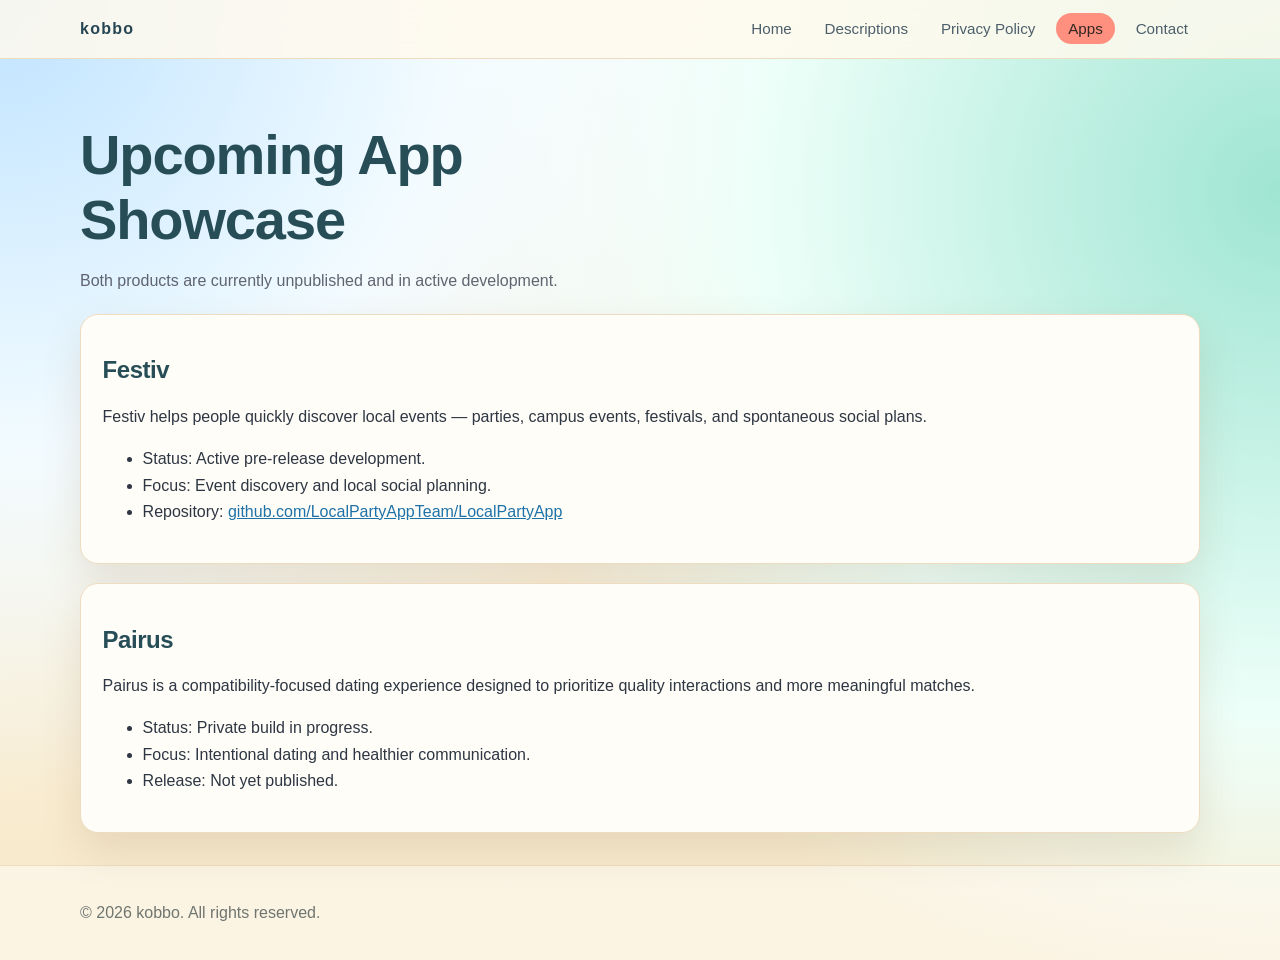
==== apps/index.html @ ff10bc0c "Implement clean extensionless URLs with folder-based routes" ====
<!doctype html>
<html lang="en">
  <head>
    <meta charset="UTF-8" />
    <meta name="viewport" content="width=device-width, initial-scale=1.0" />
    <link rel="icon" href="/favicon.ico" sizes="any" />
    <title>Upcoming Apps | kobbo</title>
    <link rel="stylesheet" href="/styles.css" />
  </head>
  <body>
    <header class="site-header">
      <div class="container nav-wrap">
        <a class="brand" href="/">kobbo</a>
        <nav aria-label="Main navigation">
          <ul class="nav-links">
            <li><a href="/">Home</a></li>
            <li><a href="/descriptions">Descriptions</a></li>
            <li><a href="/privacy-policy">Privacy Policy</a></li>
            <li><a href="/apps" aria-current="page">Apps</a></li>
            <li><a href="/#contact">Contact</a></li>
          </ul>
        </nav>
      </div>
    </header>

    <main class="container page-main reveal">
      <h1>Upcoming App Showcase</h1>
      <p class="lead">Both products are currently unpublished and in active development.</p>

      <article class="card app-detail" id="festiv">
        <h2>Festiv</h2>
        <p>
          Festiv helps people quickly discover local events — parties, campus events,
          festivals, and spontaneous social plans.
        </p>
        <ul>
          <li>Status: Active pre-release development.</li>
          <li>Focus: Event discovery and local social planning.</li>
          <li>
            Repository:
            <a href="https://github.com/LocalPartyAppTeam/LocalPartyApp" target="_blank" rel="noreferrer noopener">
              github.com/LocalPartyAppTeam/LocalPartyApp
            </a>
          </li>
        </ul>
      </article>

      <article class="card app-detail" id="pairus">
        <h2>Pairus</h2>
        <p>
          Pairus is a compatibility-focused dating experience designed to prioritize
          quality interactions and more meaningful matches.
        </p>
        <ul>
          <li>Status: Private build in progress.</li>
          <li>Focus: Intentional dating and healthier communication.</li>
          <li>Release: Not yet published.</li>
        </ul>
      </article>
    </main>

    <footer class="site-footer">
      <div class="container">
        <p>© <span id="year"></span> kobbo. All rights reserved.</p>
      </div>
    </footer>

    <script src="/script.js"></script>
  </body>
</html>
---- styles.css ----
:root {
  --salmon: #ff8f7f;
  --seafoam: #9fe5d2;
  --sand: #f7e8c8;
  --baby-blue: #bfe3ff;

  --bg: #fff9ee;
  --surface: #fffdf8;
  --ink: #2d3642;
  --muted: #6e7078;
  --line: #efdcc0;
  --accent: #ff8f7f;
  --accent-ink: #2f2a25;
  --max-width: 1120px;
  --radius: 18px;
  --shadow: 0 18px 40px rgba(125, 89, 53, 0.14);
}

* {
  box-sizing: border-box;
}

html {
  scroll-behavior: smooth;
}

body {
  margin: 0;
  min-height: 100vh;
  display: flex;
  flex-direction: column;
  font-family: "Inter", "Avenir Next", "Segoe UI", Roboto, sans-serif;
  color: var(--ink);
  background:
    radial-gradient(circle at 0% 0%, var(--baby-blue) 0%, #f2fbff 28%, transparent 50%),
    radial-gradient(circle at 100% 20%, var(--seafoam) 0%, #edfff9 35%, transparent 55%),
    linear-gradient(180deg, #fffdf8 0%, var(--sand) 100%);
  line-height: 1.65;
}

main {
  flex: 1 0 auto;
}

a {
  color: #1f72a8;
}

.container {
  width: min(var(--max-width), 92%);
  margin: 0 auto;
}

.site-header {
  position: sticky;
  top: 0;
  z-index: 50;
  background: rgba(255, 249, 238, 0.85);
  backdrop-filter: blur(12px);
  border-bottom: 1px solid var(--line);
}

.nav-wrap {
  display: flex;
  align-items: center;
  justify-content: space-between;
  gap: 1rem;
  padding: 1rem 0;
}

.brand {
  text-decoration: none;
  color: #264653;
  font-weight: 800;
  letter-spacing: 0.08em;
  text-transform: lowercase;
}

.nav-links {
  list-style: none;
  display: flex;
  flex-wrap: wrap;
  gap: 0.55rem;
  padding: 0;
  margin: 0;
}

.nav-links a {
  text-decoration: none;
  color: #4d5f6b;
  font-size: 0.95rem;
  padding: 0.45rem 0.75rem;
  border-radius: 999px;
  transition: background-color 0.25s ease, color 0.25s ease;
}

.nav-links a:hover {
  background: var(--baby-blue);
  color: #1f5170;
}

.nav-links a[aria-current='page'] {
  background: var(--salmon);
  color: #332723;
}

.hero,
.page-main {
  padding: clamp(2.4rem, 5vw, 5rem) 0 2rem;
}

.eyebrow {
  text-transform: uppercase;
  letter-spacing: 0.14em;
  font-size: 0.78rem;
  color: #5f8f96;
  margin: 0 0 0.7rem;
}

h1,
h2,
h3,
h4 {
  line-height: 1.15;
  letter-spacing: -0.02em;
  color: #274d57;
}

h1 {
  font-size: clamp(2rem, 5vw, 3.5rem);
  margin: 0;
  max-width: 16ch;
}

.lead,
.hero p {
  max-width: 62ch;
  color: #5f6470;
}

.hero-actions {
  display: flex;
  gap: 0.8rem;
  flex-wrap: wrap;
  margin-top: 1.2rem;
}

.btn {
  border: none;
  border-radius: 999px;
  background: var(--salmon);
  color: var(--accent-ink);
  font-weight: 700;
  text-decoration: none;
  padding: 0.75rem 1.1rem;
  cursor: pointer;
  transition: transform 0.2s ease, filter 0.2s ease;
}

.btn:hover {
  transform: translateY(-1px);
  filter: brightness(1.04);
}

.btn-secondary {
  background: var(--seafoam);
  color: #1f4a43;
}

.btn:disabled {
  opacity: 0.7;
  cursor: wait;
}

.cards-grid {
  display: grid;
  grid-template-columns: repeat(auto-fit, minmax(280px, 1fr));
  gap: 2.25rem;
  margin: 0.8rem auto 2.5rem;
}

.card {
  background: var(--surface);
  border: 1px solid var(--line);
  border-radius: var(--radius);
  padding: 1.35rem;
  box-shadow: var(--shadow);
}

.description-list {
  display: grid;
  gap: 2rem;
  margin-top: 1.4rem;
}

.app-detail {
  margin-top: 1.2rem;
}

.contact {
  margin: 1rem auto 3rem;
}

.contact-panel {
  max-width: 700px;
}

.contact-form {
  display: grid;
  gap: 0.6rem;
  transform-origin: top center;
  transition: opacity 0.45s ease, transform 0.45s ease, max-height 0.45s ease;
  max-height: 1100px;
  overflow: hidden;
}

.form-actions {
  display: flex;
  flex-wrap: wrap;
  gap: 0.6rem;
  margin-top: 0.3rem;
}

.contact-panel.is-submitted .contact-form {
  opacity: 0;
  transform: scale(0.72);
  max-height: 0;
  pointer-events: none;
}

label {
  font-size: 0.9rem;
  color: #5d6672;
}

input,
textarea {
  border: 1px solid #e7d9bf;
  border-radius: 12px;
  padding: 0.72rem 0.78rem;
  font: inherit;
  background: #fffefb;
  color: var(--ink);
}

.form-status {
  min-height: 1.4em;
  margin: 0.4rem 0 0;
  color: #2e6f8f;
  font-size: 0.92rem;
}

.form-status.error {
  color: #ba5750;
}

.form-success {
  display: grid;
  justify-items: center;
  text-align: center;
  gap: 0.35rem;
  margin-top: 0.6rem;
  opacity: 0;
  transform: translateY(14px) scale(0.94);
  transition: opacity 0.45s ease, transform 0.45s ease;
  pointer-events: none;
  max-height: 0;
  overflow: hidden;
}

.form-success.visible {
  opacity: 1;
  transform: translateY(0) scale(1);
  max-height: 240px;
  pointer-events: auto;
}

.checkmark {
  width: 60px;
  height: 60px;
  border-radius: 50%;
  display: grid;
  place-items: center;
  font-size: 2rem;
  color: #1f4a43;
  background: var(--seafoam);
}

.form-success.visible .checkmark {
  animation: pop-check 0.55s ease;
}

#revertSubmit {
  margin-top: 0.4rem;
}

.policy {
  margin-top: 1.1rem;
  margin-bottom: 2.1rem;
  background: rgba(255, 253, 248, 0.82);
  border: 1px solid var(--line);
  border-radius: var(--radius);
  box-shadow: var(--shadow);
  padding: clamp(1rem, 2vw, 1.8rem);
}

.policy h2 {
  margin-top: 2rem;
  font-size: clamp(1.3rem, 2.6vw, 1.8rem);
}

.policy h3 {
  margin-top: 1.35rem;
  font-size: clamp(1.05rem, 2vw, 1.3rem);
}

.policy h4 {
  margin-top: 1rem;
  font-size: 1.02rem;
}

.policy p,
.policy li {
  font-size: 0.98rem;
}

.site-footer {
  border-top: 1px solid var(--line);
  margin-top: auto;
  padding: 1.1rem 0;
  color: #6f756f;
  background: rgba(255, 253, 248, 0.55);
}

/* Scroll reveal */
.reveal {
  opacity: 0;
  transform: translateY(28px);
  transition: opacity 0.75s cubic-bezier(0.22, 1, 0.36, 1), transform 0.75s cubic-bezier(0.22, 1, 0.36, 1);
}

.reveal.in-view {
  opacity: 1;
  transform: translateY(0);
}

/* Page transitions */
.page-enter {
  opacity: 0;
  transform: translateY(10px);
}

.page-enter.page-enter-active {
  opacity: 1;
  transform: translateY(0);
  transition: opacity 0.45s ease, transform 0.45s ease;
}

.page-exit-active {
  opacity: 0;
  transform: translateX(10px);
  transition: opacity 0.25s ease, transform 0.25s ease;
}

@keyframes pop-check {
  0% { transform: scale(0.45); }
  70% { transform: scale(1.1); }
  100% { transform: scale(1); }
}

@media (max-width: 760px) {
  .nav-wrap {
    flex-direction: column;
    align-items: flex-start;
  }

  .hero,
  .page-main {
    padding-top: 2rem;
  }
}

@media (prefers-reduced-motion: reduce) {
  html { scroll-behavior: auto; }
  * { animation: none !important; transition: none !important; }
  .reveal { opacity: 1; transform: none; }
}
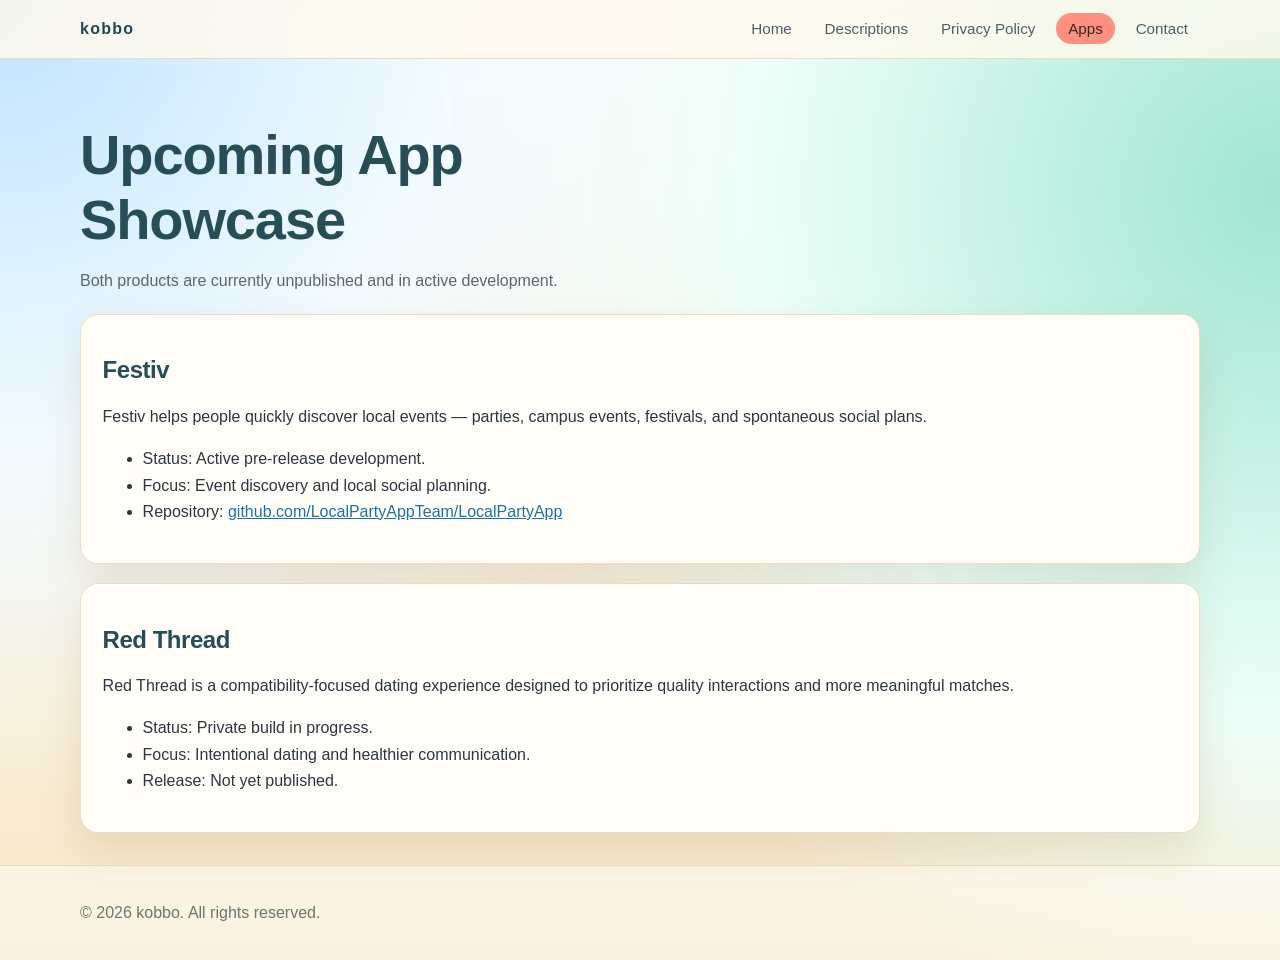
==== commit 1a09fc4e: "Change of dating app name to Red Thread" ====
--- a/apps/index.html
+++ b/apps/index.html
@@ -45,10 +45,10 @@
         </ul>
       </article>
 
-      <article class="card app-detail" id="pairus">
-        <h2>Pairus</h2>
+      <article class="card app-detail" id="Red Thread">
+        <h2>Red Thread</h2>
         <p>
-          Pairus is a compatibility-focused dating experience designed to prioritize
+          Red Thread is a compatibility-focused dating experience designed to prioritize
           quality interactions and more meaningful matches.
         </p>
         <ul>
--- a/styles.css
+++ b/styles.css
@@ -234,7 +234,8 @@
 }
 
 input,
-textarea {
+textarea,
+select {
   border: 1px solid #e7d9bf;
   border-radius: 12px;
   padding: 0.72rem 0.78rem;
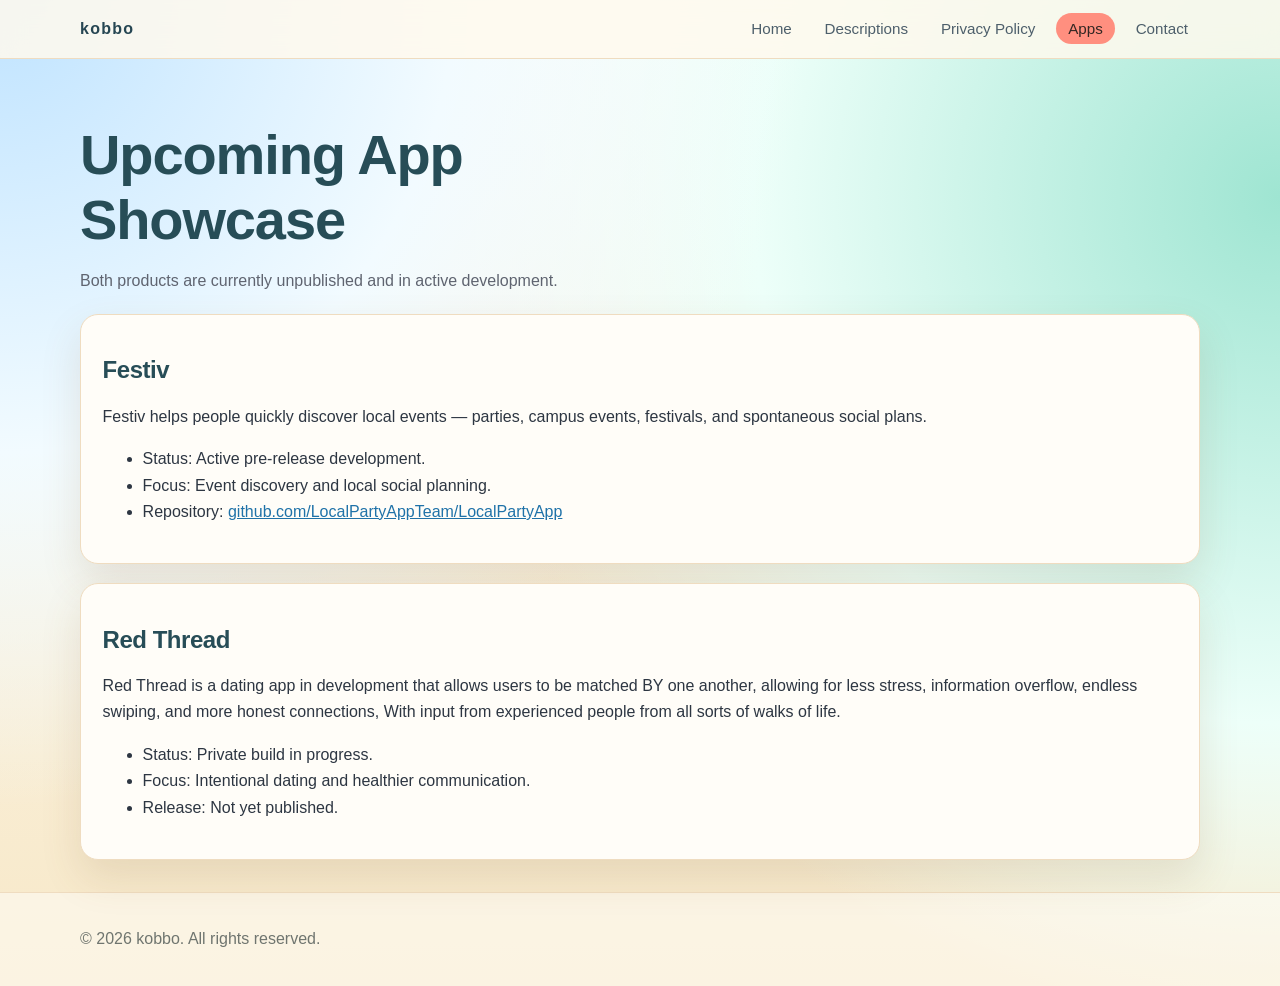
==== commit 0d84528a: "Changes to Red Thread description." ====
--- a/apps/index.html
+++ b/apps/index.html
@@ -48,8 +48,9 @@
       <article class="card app-detail" id="Red Thread">
         <h2>Red Thread</h2>
         <p>
-          Red Thread is a compatibility-focused dating experience designed to prioritize
-          quality interactions and more meaningful matches.
+          Red Thread is a dating app in development that allows users to be matched BY one another,
+          allowing for less stress, information overflow, endless swiping, and more honest connections, With input from
+          experienced people from all sorts of walks of life.
         </p>
         <ul>
           <li>Status: Private build in progress.</li>
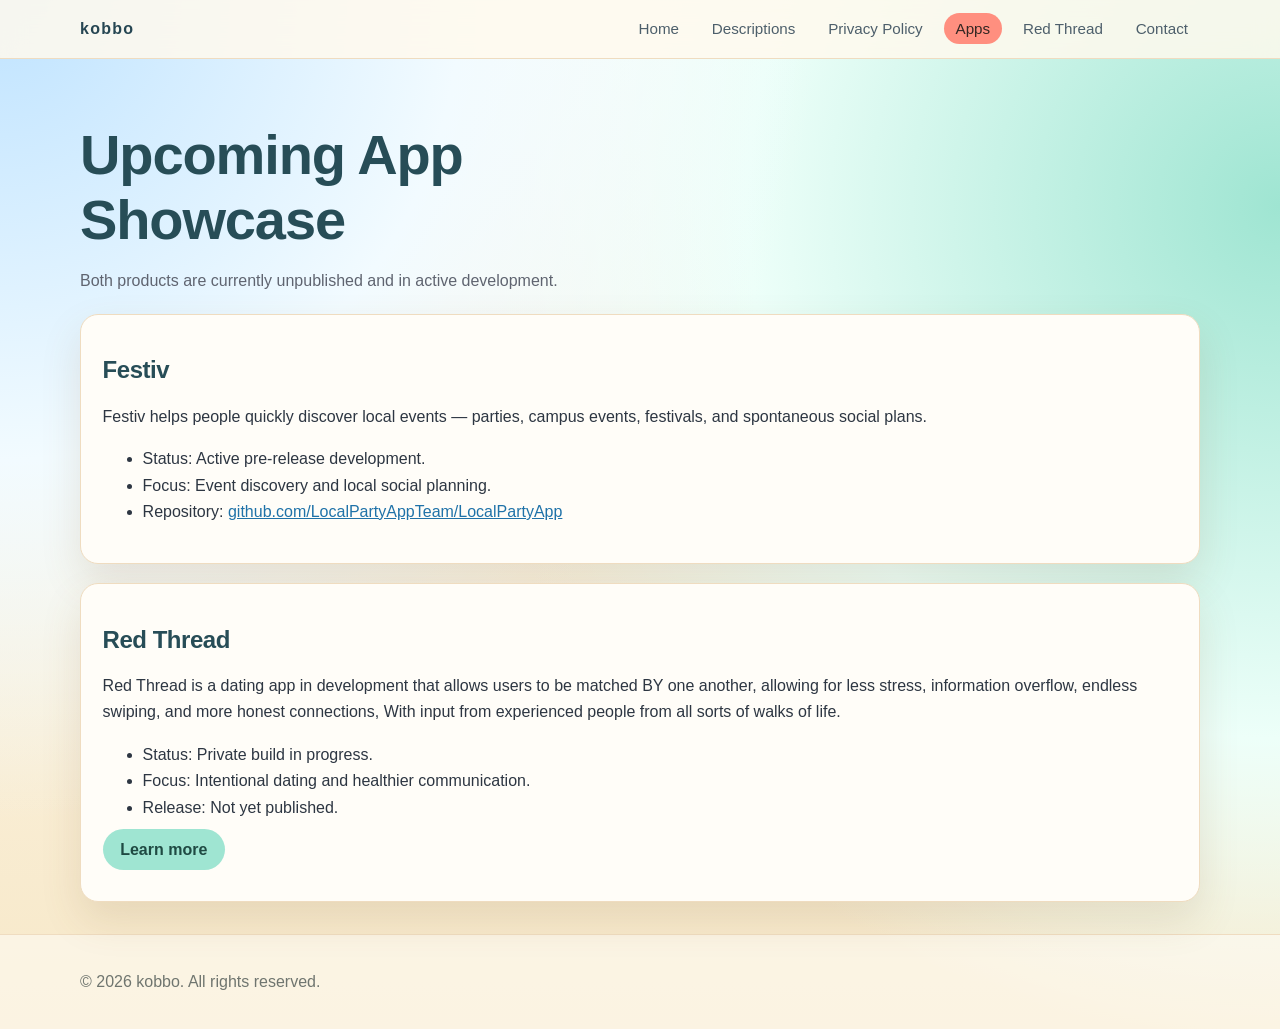
==== commit f33cd61c: "Added page for red thread on site." ====
--- a/apps/index.html
+++ b/apps/index.html
@@ -17,6 +17,7 @@
             <li><a href="/descriptions">Descriptions</a></li>
             <li><a href="/privacy-policy">Privacy Policy</a></li>
             <li><a href="/apps" aria-current="page">Apps</a></li>
+            <li><a href="/red-thread">Red Thread</a></li>
             <li><a href="/#contact">Contact</a></li>
           </ul>
         </nav>
@@ -57,6 +58,7 @@
           <li>Focus: Intentional dating and healthier communication.</li>
           <li>Release: Not yet published.</li>
         </ul>
+        <p><a class="btn btn-secondary" href="/red-thread">Learn more</a></p>
       </article>
     </main>
 
--- a/styles.css
+++ b/styles.css
@@ -369,6 +369,114 @@
   100% { transform: scale(1); }
 }
 
+/* Red Thread theme */
+body.theme-red-thread {
+  --bg: #fff5f5;
+  --surface: #ffffff;
+  --ink: #3a1820;
+  --muted: #7a4a55;
+  --line: #f3c6cc;
+  --accent: #c2123b;
+  --accent-ink: #fff7f8;
+  --salmon: #e0264c;
+  --seafoam: #ffd9df;
+  --sand: #fff0f1;
+  --baby-blue: #ffe3e7;
+  --shadow: 0 18px 40px rgba(138, 10, 38, 0.18);
+  background:
+    radial-gradient(circle at 0% 0%, #ffe3e7 0%, #fff8f9 30%, transparent 55%),
+    radial-gradient(circle at 100% 20%, #ffc6cf 0%, #fff0f1 35%, transparent 60%),
+    linear-gradient(180deg, #ffffff 0%, #ffeef0 100%);
+}
+
+body.theme-red-thread h1,
+body.theme-red-thread h2,
+body.theme-red-thread h3,
+body.theme-red-thread h4 {
+  color: #5a0b22;
+}
+
+body.theme-red-thread .brand {
+  color: #5a0b22;
+}
+
+body.theme-red-thread .nav-links a {
+  color: #6b1a2f;
+}
+
+body.theme-red-thread .nav-links a:hover {
+  background: #ffd9df;
+  color: #5a0b22;
+}
+
+body.theme-red-thread .nav-links a[aria-current='page'] {
+  background: var(--accent);
+  color: #fff7f8;
+}
+
+body.theme-red-thread .site-header {
+  background: rgba(255, 245, 245, 0.85);
+  border-bottom-color: #f3c6cc;
+}
+
+body.theme-red-thread .eyebrow {
+  color: #a8264a;
+}
+
+body.theme-red-thread .lead,
+body.theme-red-thread .hero p {
+  color: #7a4a55;
+}
+
+body.theme-red-thread .btn {
+  color: #fff7f8;
+}
+
+body.theme-red-thread .btn-secondary {
+  background: #ffd9df;
+  color: #5a0b22;
+}
+
+body.theme-red-thread .site-footer {
+  background: rgba(255, 245, 245, 0.6);
+  color: #8a4a55;
+  border-top-color: #f3c6cc;
+}
+
+body.theme-red-thread a {
+  color: #c2123b;
+}
+
+/* Red Thread sweep overlay */
+.rt-overlay {
+  position: fixed;
+  inset: 0;
+  z-index: 100;
+  transform: translateX(-100%);
+  background:
+    linear-gradient(110deg, #ffffff 0%, #ffd2da 18%, #e0264c 45%, #8a0a26 100%);
+  pointer-events: none;
+  will-change: transform;
+}
+
+.rt-overlay.sweep-in {
+  animation: rt-sweep-in 650ms cubic-bezier(0.7, 0, 0.2, 1) forwards;
+}
+
+.rt-overlay.sweep-out {
+  animation: rt-sweep-out 650ms cubic-bezier(0.7, 0, 0.2, 1) forwards;
+}
+
+@keyframes rt-sweep-in {
+  from { transform: translateX(-100%); }
+  to   { transform: translateX(0); }
+}
+
+@keyframes rt-sweep-out {
+  from { transform: translateX(0); }
+  to   { transform: translateX(100%); }
+}
+
 @media (max-width: 760px) {
   .nav-wrap {
     flex-direction: column;
